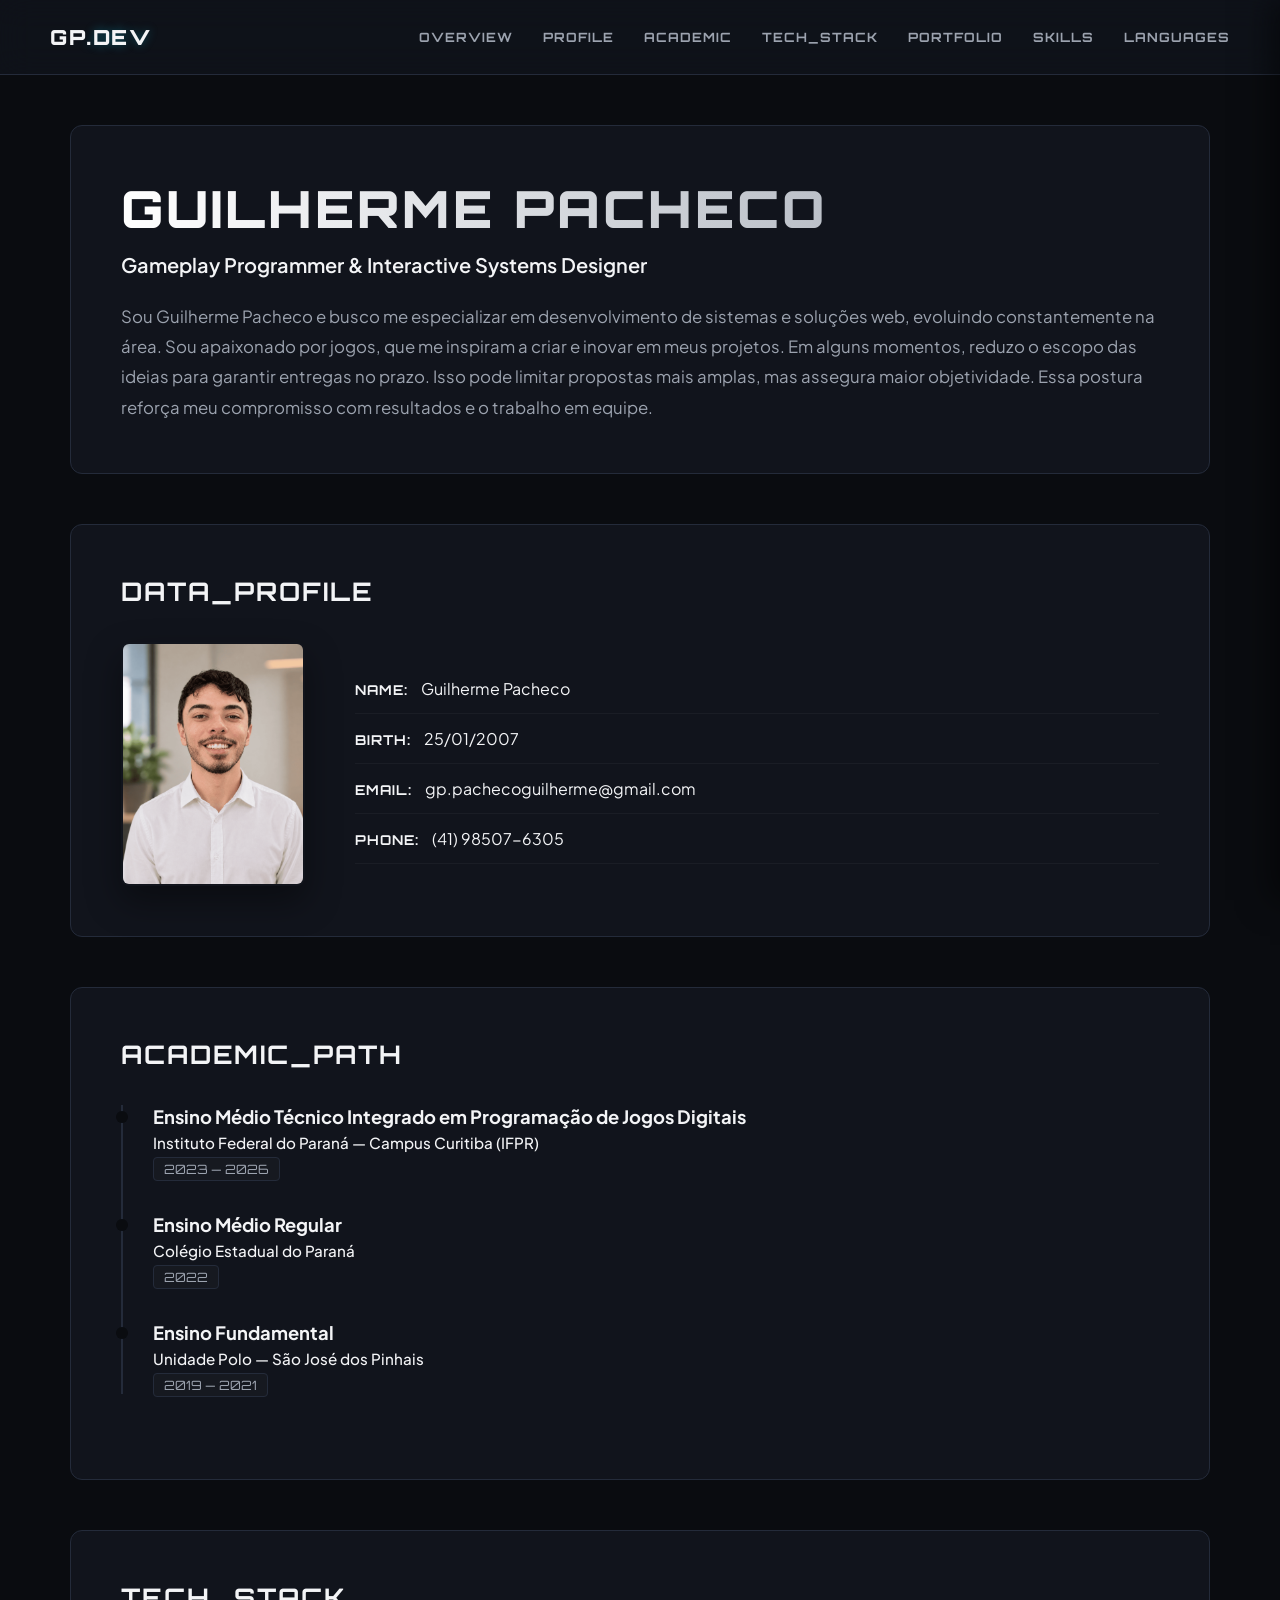
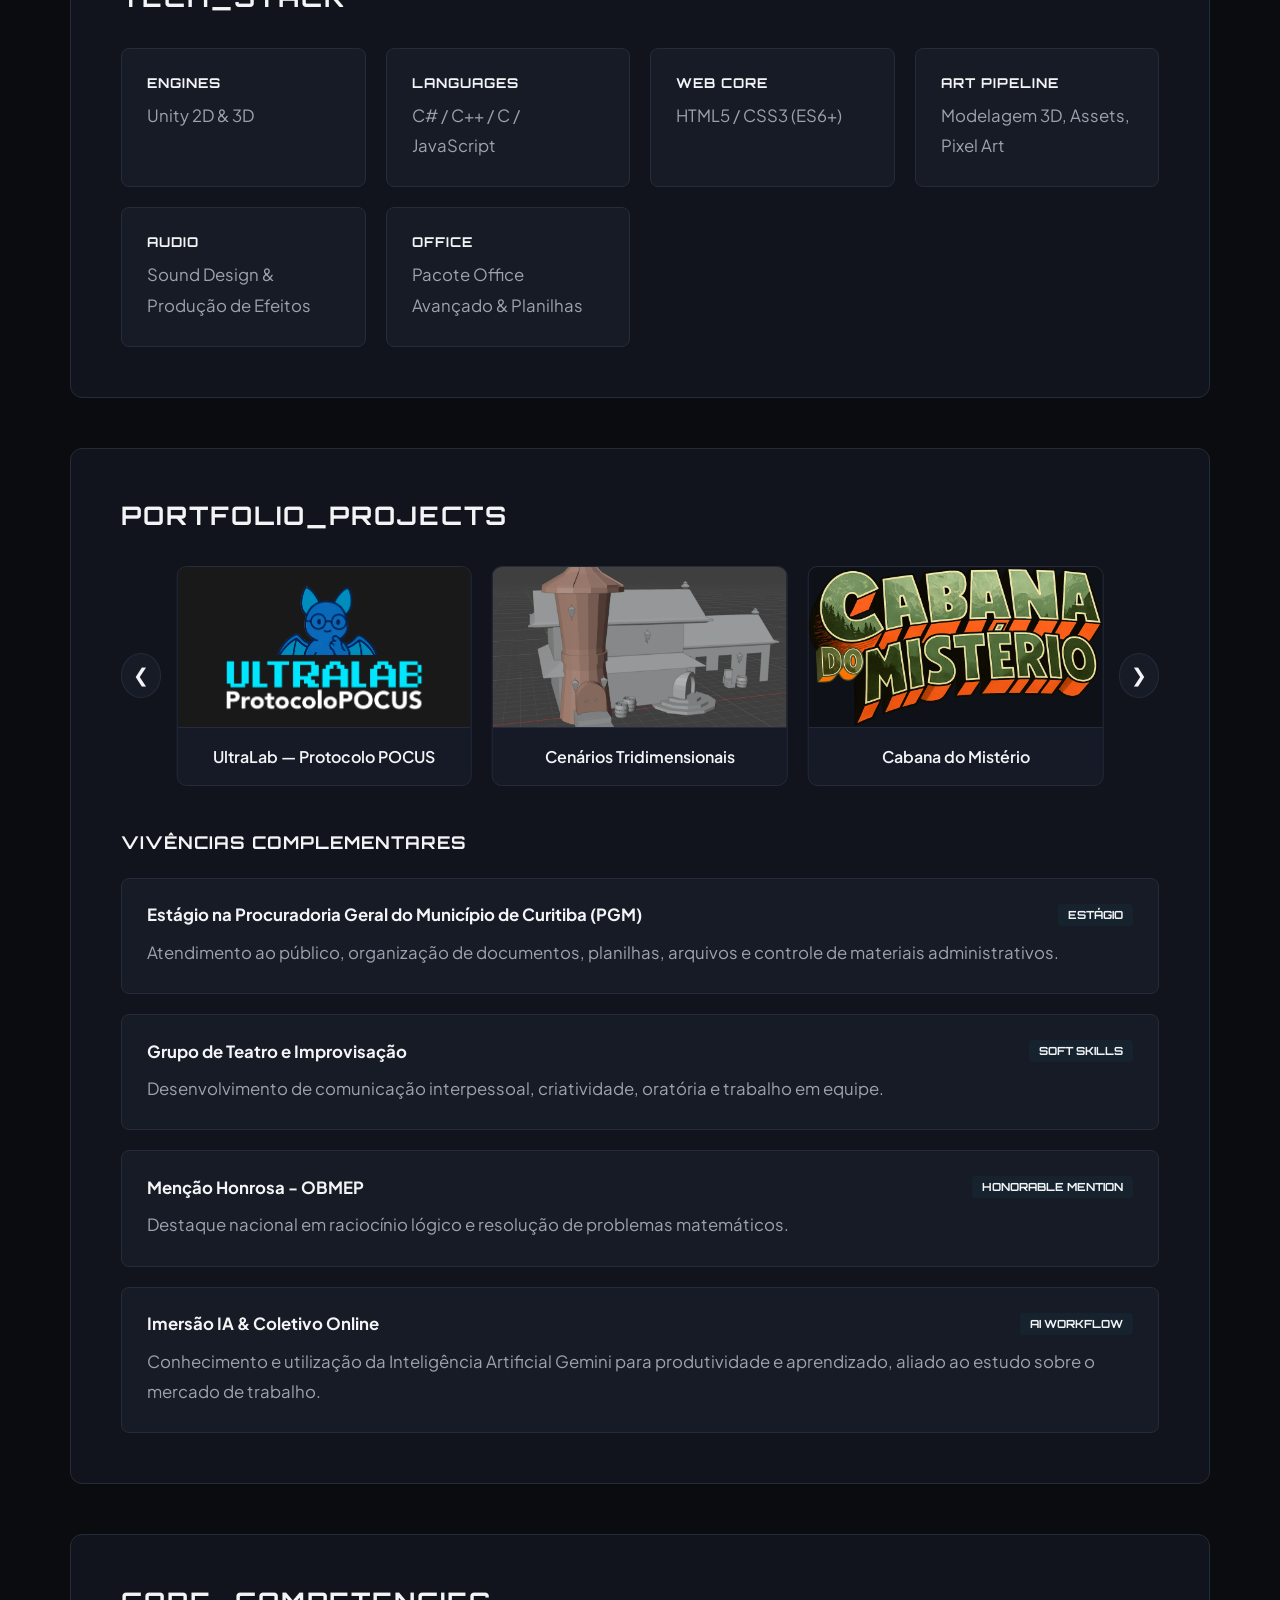
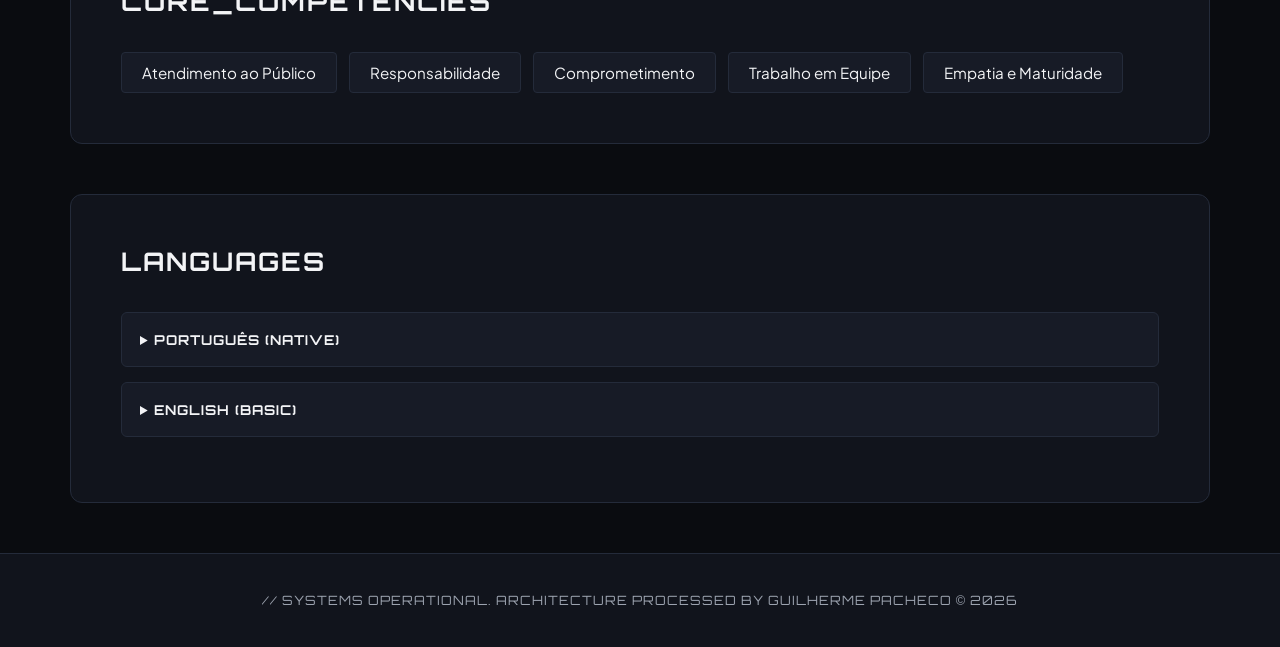
==== index.html @ 151ca784 "AddFiles Curriculo" ====
<!DOCTYPE html>
<html lang="pt-BR">

<head>
    <meta charset="UTF-8">
    <meta name="viewport" content="width=device-width, initial-scale=1.0">
    <link rel="icon"
        href="data:image/svg+xml,<svg xmlns=%22http://www.w3.org/2000/svg%22 viewBox=%220 0 100 100%22><text y=%22.9em%22 font-size=%2290%22>🎮</text></svg>">

    <link rel="preconnect" href="https://fonts.googleapis.com">
    <link rel="preconnect" href="https://fonts.gstatic.com" crossorigin>
    <link
        href="https://fonts.googleapis.com/css2?family=Orbitron:wght@500;700;900&family=Plus+Jakarta+Sans:wght@300;400;500;600;700&display=swap"
        rel="stylesheet">

    <link rel="stylesheet" href="css/style.css">
    <title>Guilherme Pacheco | Game Developer Portfolio</title>
</head>

<body>
    <header>
        <div class="logo-area">GP<span>.DEV</span></div>
        <nav class="nav-links">
            <a href="#home">OVERVIEW</a>
            <a href="#dados">PROFILE</a>
            <a href="#formacao">ACADEMIC</a>
            <a href="#conhecimentos">TECH_STACK</a>
            <a href="#experiencia">PORTFOLIO</a>
            <a href="#habilidades">SKILLS</a>
            <a href="#idiomas">LANGUAGES</a>
        </nav>
    </header>

    <section id="home" class="hero-section">
        <h1 class="gaming-title">GUILHERME PACHECO</h1>
        <h2 class="subtitle">Gameplay Programmer & Interactive Systems Designer</h2>
        <p>
            Sou Guilherme Pacheco e busco me especializar em desenvolvimento de sistemas e soluções web, evoluindo
            constantemente na área. Sou apaixonado por jogos, que me inspiram a criar e inovar em meus projetos. Em
            alguns momentos, reduzo o escopo das ideias para garantir entregas no prazo. Isso pode limitar propostas
            mais amplas, mas assegura maior objetividade. Essa postura reforça meu compromisso com resultados e o
            trabalho em equipe.
        </p>
    </section>

    <section id="dados">
        <h1>DATA_PROFILE</h1>
        <div class="dados-container">
            <div class="foto-wrapper">
                <img src="imagens/foto.png" alt="Guilherme Pacheco" class="foto-perfil">
            </div>
            <ul class="dados-lista">
                <li><strong>NAME:</strong> Guilherme Pacheco</li>
                <li><strong>BIRTH:</strong> 25/01/2007</li>
                <li><strong>EMAIL:</strong> <a
                        href="mailto:gp.pachecoguilherme@gmail.com">gp.pachecoguilherme@gmail.com</a></li>
                <li><strong>PHONE:</strong> (41) 98507-6305</li>
            </ul>
        </div>
    </section>

    <section id="formacao">
        <h1>ACADEMIC_PATH</h1>
        <div class="timeline">
            <div class="timeline-item">
                <h3>Ensino Médio Técnico Integrado em Programação de Jogos Digitais</h3>
                <span class="instituicao">Instituto Federal do Paraná — Campus Curitiba (IFPR)</span>
                <span class="periodo">2023 — 2026</span>
            </div>
            <div class="timeline-item">
                <h3>Ensino Médio Regular</h3>
                <span class="instituicao">Colégio Estadual do Paraná</span>
                <span class="periodo">2022</span>
            </div>
            <div class="timeline-item">
                <h3>Ensino Fundamental</h3>
                <span class="instituicao">Unidade Polo — São José dos Pinhais</span>
                <span class="periodo">2019 — 2021</span>
            </div>
        </div>
    </section>

    <section id="conhecimentos">
        <h1>TECH_STACK</h1>
        <div class="grid-tech">
            <div class="tech-card">
                <h3>ENGINES</h3>
                <p>Unity 2D & 3D</p>
            </div>
            <div class="tech-card">
                <h3>LANGUAGES</h3>
                <p>C# / C++ / C / JavaScript</p>
            </div>
            <div class="tech-card">
                <h3>WEB CORE</h3>
                <p>HTML5 / CSS3 (ES6+)</p>
            </div>
            <div class="tech-card">
                <h3>ART PIPELINE</h3>
                <p>Modelagem 3D, Assets, Pixel Art</p>
            </div>
            <div class="tech-card">
                <h3>AUDIO</h3>
                <p>Sound Design & Produção de Efeitos</p>
            </div>
            <div class="tech-card">
                <h3>OFFICE</h3>
                <p>Pacote Office Avançado & Planilhas</p>
            </div>
        </div>
    </section>

    <section id="experiencia">
        <h1>PORTFOLIO_PROJECTS</h1>

        <div class="carousel-container">
            <button class="carousel-btn prev" onclick="navigateCarousel(-1)">❮</button>

            <div class="carousel-window">
                <div class="carousel-track" id="carouselTrack">

                    <div class="projeto-card" onclick="openModal(this)" data-title="UltraLab — Protocolo POCUS"
                        data-img="imagens/tcc.png"
                        data-desc="Mecânicas avançadas de gamificação aplicadas à área da saúde para simulações imersivas interativas de ultrassonografia médica."
                        data-year="2026" data-subject="Trabalho de Conclusão de Curso (TCC)">
                        <div class="projeto-img-container">
                            <img src="imagens/tcc.png" alt="UltraLab" class="projeto-img">
                        </div>
                        <div class="projeto-info">
                            <h3>UltraLab — Protocolo POCUS</h3>
                        </div>
                    </div>

                    <div class="projeto-card" onclick="openModal(this)" data-title="Cenários Tridimensionais"
                        data-img="imagens/modelagem.png"
                        data-desc="Projeção de assets tridimensionais, blocagem de mapas estruturais (greyboxing), aplicação de texturas e iluminação em motores gráficos."
                        data-year="2024" data-subject="Modelagem e Animação 3D">
                        <div class="projeto-img-container">
                            <img src="imagens/modelagem.png" alt="Modelagem 3D" class="projeto-img">
                        </div>
                        <div class="projeto-info">
                            <h3>Cenários Tridimensionais</h3>
                        </div>
                    </div>

                    <div class="projeto-card" onclick="openModal(this)" data-title="Cabana do Mistério"
                        data-img="imagens/cabana.png"
                        data-desc="Estudo de identidade visual de interfaces para jogos. Criação de vetores gráficos, HUDs analógicas e digitais, focando na usabilidade (UI/UX)."
                        data-year="2024" data-subject="Design de Interfaces e Vetorização">
                        <div class="projeto-img-container">
                            <img src="imagens/cabana.png" alt="Cabana do Mistério" class="projeto-img">
                        </div>
                        <div class="projeto-info">
                            <h3>Cabana do Mistério</h3>
                        </div>
                    </div>

                    <div class="projeto-card" onclick="openModal(this)" data-title="Arte 2D & Pixel Art"
                        data-img="imagens/2d.png"
                        data-desc="Desenvolvimento de spritesheets otimizados para performance, concept arts de personagens e animações clássicas quadro a quadro para jogos retrô."
                        data-year="2023" data-subject="Ilustração Digital e Pixel Art 2D">
                        <div class="projeto-img-container dark-bg">
                            <img src="imagens/2d.png" alt="Pixel Art" class="projeto-img projeto-img-pixel">
                        </div>
                        <div class="projeto-info">
                            <h3>Arte 2D & Pixel Art</h3>
                        </div>
                    </div>

                    <div class="projeto-card" onclick="openModal(this)" data-title="Quarto do Andy — Toy Story VR"
                        data-img="imagens/Vr.png"
                        data-desc="Protótipo imersivo em Realidade Virtual (VR) recriando com alta fidelidade o quarto do Andy de Toy Story. Exploração em 360 graus, interações físicas com objetos e otimização de renderização para dispositivos de mapeamento imersivo."
                        data-year="2024" data-subject="Desenvolvimento de Jogos e Realidade Virtual">
                        <div class="projeto-img-container">
                            <img src="imagens/Vr.png" alt="Quarto do Andy VR" class="projeto-img">
                        </div>
                        <div class="projeto-info">
                            <h3>Quarto do Andy (VR)</h3>
                        </div>
                    </div>

                    <div class="projeto-card" onclick="openModal(this)" data-title="Atari 2600 — Surround"
                        data-img="imagens/surround.png"
                        data-desc="O Surround foi lançado pela Atari em 1977 para o Atari Video Computer System, console que ficou conhecido como Atari 2600. Programado por Alan Miller, o jogo fez parte dos primeiros títulos que ajudaram a levar os videogames para dentro de casa."
                        data-year="2026" data-subject="Desenvolvimento de Jogos Web"
                        data-link="surround.html">

                        <div class="projeto-img-container">
                            <img src="imagens/surround.png" alt="Surround - Atari" class="projeto-img">
                        </div>
                        <div class="projeto-info">
                            <h3>Atari 2600 - Surround</h3>
                        </div>
                    </div>

                </div>
            </div>

            <button class="carousel-btn next" onclick="navigateCarousel(1)">❯</button>
        </div>

        <h2 class="sub-secao-titulo">VIVÊNCIAS COMPLEMENTARES</h2>
        <div class="experiencias-lista">
            <div class="exp-item">
                <div class="exp-header">
                    <strong>Estágio na Procuradoria Geral do Município de Curitiba (PGM)</strong>
                    <span class="badge-exp">ESTÁGIO</span>
                </div>
                <p>Atendimento ao público, organização de documentos, planilhas, arquivos e controle de materiais
                    administrativos.</p>
            </div>
            <div class="exp-item">
                <div class="exp-header">
                    <strong>Grupo de Teatro e Improvisação</strong>
                    <span class="badge-exp">SOFT SKILLS</span>
                </div>
                <p>Desenvolvimento de comunicação interpessoal, criatividade, oratória e trabalho em equipe.</p>
            </div>
            <div class="exp-item">
                <div class="exp-header">
                    <strong>Menção Honrosa - OBMEP</strong>
                    <span class="badge-exp">HONORABLE MENTION</span>
                </div>
                <p>Destaque nacional em raciocínio lógico e resolução de problemas matemáticos.</p>
            </div>
            <div class="exp-item">
                <div class="exp-header">
                    <strong>Imersão IA & Coletivo Online</strong>
                    <span class="badge-exp">AI WORKFLOW</span>
                </div>
                <p>Conhecimento e utilização da Inteligência Artificial Gemini para produtividade e aprendizado, aliado
                    ao estudo sobre o mercado de trabalho.</p>
            </div>
        </div>
    </section>

    <section id="habilidades">
        <h1>CORE_COMPETENCIES</h1>
        <div class="skills-flex">
            <span class="skill-pill">Atendimento ao Público</span>
            <span class="skill-pill">Responsabilidade</span>
            <span class="skill-pill">Comprometimento</span>
            <span class="skill-pill">Trabalho em Equipe</span>
            <span class="skill-pill">Empatia e Maturidade</span>
        </div>
    </section>

    <section id="idiomas">
        <h1>LANGUAGES</h1>
        <details>
            <summary>PORTUGUÊS (NATIVE)</summary>
            <p>Proficiência nativa completa.</p>
        </details>
        <details>
            <summary>ENGLISH (BASIC)</summary>
            <p>Nível básico voltado para compreensão de termos técnicos e documentações de código.</p>
        </details>
    </section>

    <div id="projectModal" class="modal-overlay" onclick="handleOverlayClick(event)">
        <div class="modal-content">
            <button class="modal-close-btn" onclick="closeModal()">✖</button>
            <div class="modal-body">
                <div class="modal-img-area" id="modalImgArea">
                </div>
                <div class="modal-info-area">
                    <h2 id="modalTitle">Título</h2>
                    <div class="modal-metadata">
                        <p><strong>Ano de Execução:</strong> <span id="modalYear">0000</span></p>
                        <p><strong>Disciplina / Contexto:</strong> <span id="modalSubject">Matéria</span></p>
                    </div>
                    <div class="modal-divider"></div>
                    <p id="modalDescription">Descrição...</p>
                    <a id="modalLink" class="modal-project-link" href="#" target="_blank" rel="noopener noreferrer" hidden>▶ JOGUE AGORA!</a>
                </div>
            </div>
        </div>
    </div>

    <footer>
        <p>// SYSTEMS OPERATIONAL. ARCHITECTURE PROCESSED BY GUILHERME PACHECO © 2026</p>
    </footer>

    <script src="script/script.js"></script>
</body>

</html>
---- css/style.css ----
:root {
    --bg-dark: #0a0c10;
    --bg-surface: #11141c;
    --bg-card: #171b26; 
    --text-main: #f3f4f6;
    --text-muted: #9ca3af;
    --border-color: #242b3a;
    --transition-smooth: all 0.4s cubic-bezier(0.16, 1, 0.3, 1);
}

* {
    margin: 0;
    padding: 0;
    box-sizing: border-box;
}

body {
    font-family: 'Plus Jakarta Sans', sans-serif;
    background-color: var(--bg-dark);
    color: var(--text-main);
    scroll-behavior: smooth;
    overflow-x: hidden;
}


header {
    background-color: rgba(17, 20, 28, 0.75);
    backdrop-filter: blur(16px);
    -webkit-backdrop-filter: blur(16px);
    padding: 0 50px;
    height: 75px;
    position: sticky;
    z-index: 1000;
    top: 0;
    border-bottom: 1px solid var(--border-color);
    display: flex;
    align-items: center;
    justify-content: space-between;
}

.logo-area {
    font-family: 'Orbitron', sans-serif;
    font-weight: 900;
    font-size: 1.3rem;
    letter-spacing: 1.5px;
    color: var(--text-main);
}

.logo-area span {
    color: var(--accent-cyan);
    text-shadow: 0 0 10px rgba(6, 182, 212, 0.4);
}

.nav-links {
    display: flex;
    gap: 30px;
}

.nav-links a {
    color: var(--text-muted);
    text-decoration: none;
    font-family: 'Orbitron', sans-serif;
    font-size: 0.8rem;
    font-weight: 700;
    letter-spacing: 1px;
    padding: 8px 0;
    position: relative;
    transition: var(--transition-smooth);
}

.nav-links a:hover {
    color: var(--text-main);
    text-shadow: 0 0 8px rgba(255, 255, 255, 0.5);
}

.nav-links a::after {
    content: '';
    position: absolute;
    bottom: 0;
    left: 0;
    width: 0;
    height: 2px;
    background: linear-gradient(90deg, var(--primary-neon), var(--accent-cyan));
    transition: var(--transition-smooth);
}

.nav-links a:hover::after {
    width: 100%;
}

/* --- Estrutura de Seções --- */
section {
    width: 90%;
    max-width: 1140px;
    margin: 50px auto;
    padding: 50px;
    background-color: var(--bg-surface);
    border-radius: 12px;
    border: 1px solid var(--border-color);
    position: relative;
    scroll-margin-top: 110px;
}

section::before {
    content: '';
    position: absolute;
    top: 0;
    left: 40px;
    width: 80px;
    height: 4px;
    background: linear-gradient(90deg, var(--primary-neon), var(--accent-cyan));
    border-radius: 0 0 4px 4px;
}

h1 {
    font-family: 'Orbitron', sans-serif;
    color: var(--text-main);
    font-size: 1.6rem;
    letter-spacing: 2px;
    margin-bottom: 35px;
    font-weight: 700;
}

.gaming-title {
    font-family: 'Orbitron', sans-serif;
    font-size: 3.2rem;
    font-weight: 900;
    background: linear-gradient(90deg, #fff, #9ca3af);
    -webkit-background-clip: text;
    -webkit-text-fill-color: transparent;
    letter-spacing: 3px;
    margin-bottom: 12px;
}

.subtitle {
    font-family: 'Plus Jakarta Sans', sans-serif;
    color: var(--accent-cyan);
    font-size: 1.25rem;
    font-weight: 600;
    margin-bottom: 25px;
}

p {
    font-size: 1.05rem;
    line-height: 1.8;
    color: var(--text-muted);
}

/* --- Foto de Perfil --- */
.dados-container {
    display: flex;
    align-items: center;
    gap: 50px;
    flex-wrap: wrap;
}

.foto-wrapper {
    position: relative;
    border-radius: 8px;
    padding: 2px;
    overflow: hidden;
    box-shadow: 0 15px 35px rgba(0, 0, 0, 0.4);
}

.foto-perfil {
    width: 180px;
    height: 240px;
    border-radius: 6px;
    object-fit: cover;
    display: block;
    transition: var(--transition-smooth);
}

.foto-wrapper:hover .foto-perfil {
    mix-blend-mode: normal;
    transform: scale(1.04);
}

.dados-lista {
    list-style: none;
    flex: 1;
    min-width: 280px;
}

.dados-lista li {
    padding: 14px 0;
    border-bottom: 1px solid rgba(255, 255, 255, 0.04);
}

.dados-lista strong {
    color: var(--accent-cyan);
    font-family: 'Orbitron', sans-serif;
    font-size: 0.85rem;
    margin-right: 10px;
    letter-spacing: 1px;
}

.dados-lista a {
    color: var(--text-main);
    text-decoration: none;
    border-bottom: 1px dashed var(--primary-neon);
}

/* --- Timeline --- */
.timeline {
    position: relative;
    border-left: 2px solid var(--border-color);
    padding-left: 30px;
}

.timeline-item {
    margin-bottom: 35px;
    position: relative;
}

.timeline-item::before {
    content: '';
    position: absolute;
    left: -37px;
    top: 6px;
    width: 12px;
    height: 12px;
    border-radius: 50%;
    background-color: var(--bg-dark);
    border: 2px solid var(--accent-cyan);
}

.timeline-item h3 {
    font-size: 1.15rem;
    color: var(--text-main);
}

.timeline-item .instituicao {
    display: block;
    color: var(--primary-neon);
    font-size: 0.95rem;
    font-weight: 500;
    margin: 5px 0;
}

.timeline-item .periodo {
    font-family: 'Orbitron', sans-serif;
    font-size: 0.8rem;
    color: var(--text-muted);
    background-color: rgba(255,255,255,0.02);
    padding: 3px 10px;
    border: 1px solid var(--border-color);
    border-radius: 4px;
}

/* --- Tech Cards --- */
.grid-tech {
    display: grid;
    grid-template-columns: repeat(auto-fit, minmax(220px, 1fr));
    gap: 20px;
}

.tech-card {
    background-color: var(--bg-card);
    border: 1px solid var(--border-color);
    padding: 25px;
    border-radius: 8px;
    transition: var(--transition-smooth);
}

.tech-card:hover {
    border-color: var(--accent-cyan);
    transform: translateY(-3px);
}

.tech-card h3 {
    font-family: 'Orbitron', sans-serif;
    font-size: 0.85rem;
    letter-spacing: 1px;
    color: var(--accent-cyan);
    margin-bottom: 10px;
}

/* carrosel*/
.carousel-container {
    display: flex;
    align-items: center;
    position: relative;
    gap: 15px;
    margin-bottom: 40px;
}

.carousel-window {
    overflow: hidden;
    width: 100%;
}

.carousel-track {
    display: flex;
    gap: 20px;
    width: 100%;
}

.projeto-card {
    min-width: calc((100% - 40px) / 3); 
    max-width: calc((100% - 40px) / 3);
    background-color: var(--bg-card);
    border: 1px solid var(--border-color);
    border-radius: 10px;
    overflow: hidden;
    display: flex;
    flex-direction: column;
    cursor: pointer;
    transition: border-color 0.3s ease, transform 0.3s ease;
}

.projeto-card:hover {
    border-color: var(--accent-cyan);
    transform: scale(1.02);
}

.projeto-img-container {
    height: 160px;
    background-color: #0e1117;
    position: relative;
    display: flex;
    align-items: center;
    justify-content: center;
    overflow: hidden;
}

.dark-bg { background-color: #07090d; }

.projeto-img {
    width: 100%;
    height: 100%;
    object-fit: cover;
    transition: transform 0.4s ease;
}

.projeto-card:hover .projeto-img {
    transform: scale(1.06);
}

.projeto-img-pixel {
    object-fit: contain;
    padding: 14px;
    image-rendering: pixelated;
}

.projeto-info {
    padding: 18px;
    text-align: center;
    background-color: rgba(23, 27, 38, 0.5);
    border-top: 1px solid var(--border-color);
}

.projeto-info h3 {
    font-size: 1rem;
    font-weight: 600;
    color: var(--text-main);
    white-space: nowrap;
    overflow: hidden;
    text-overflow: ellipsis;
}

.carousel-btn {
    background-color: var(--bg-card);
    border: 1px solid var(--border-color);
    color: var(--text-main);
    font-size: 1.2rem;
    width: 45px;
    height: 45px;
    border-radius: 50%;
    cursor: pointer;
    display: flex;
    align-items: center;
    justify-content: center;
    transition: var(--transition-smooth);
    z-index: 10;
}

.carousel-btn:hover {
    border-color: var(--primary-neon);
    color: var(--primary-neon);
    box-shadow: 0 0 15px rgba(168, 85, 247, 0.2);
}


.modal-overlay {
    position: fixed;
    top: 0;
    left: 0;
    width: 100%;
    height: 100%;
    background-color: transparent; 
    backdrop-filter: none;         
    -webkit-backdrop-filter: none; 
    z-index: 2000;
    display: flex;
    justify-content: flex-end; 
    pointer-events: none;     
    transition: opacity 0.4s ease;
}

.modal-overlay.active {
    pointer-events: auto; 
}

.modal-content {
    background-color: var(--bg-surface);
    border-left: 1px solid var(--border-color);
    width: 100%;
    max-width: 460px; 
    height: 100%;
    position: relative;
    box-shadow: -10px 0 30px rgba(0, 0, 0, 0.5);
    transform: translateX(100%); 
    transition: transform 0.4s cubic-bezier(0.16, 1, 0.3, 1);
    display: flex;
    flex-direction: column;
    pointer-events: all; 
}

.modal-overlay.active .modal-content {
    transform: translateX(0);
}

.modal-close-btn {
    position: absolute;
    top: 20px;
    right: 20px;
    background: rgba(255, 255, 255, 0.03);
    border: 1px solid var(--border-color);
    color: var(--text-muted);
    font-size: 1rem;
    width: 36px;
    height: 36px;
    border-radius: 50%;
    cursor: pointer;
    display: flex;
    align-items: center;
    justify-content: center;
    z-index: 10;
    transition: var(--transition-smooth);
}

.modal-close-btn:hover {
    color: var(--text-main);
    border-color: var(--primary-neon);
    background-color: rgba(168, 85, 247, 0.1);
}

.modal-body {
    display: flex;
    flex-direction: column;
    height: 100%;
    overflow-y: auto; 
}

.modal-img-area {
    width: 100%;
    height: 260px;
    background-color: #0d1017;
    display: flex;
    align-items: center;
    justify-content: center;
    overflow: hidden;
    border-bottom: 1px solid var(--border-color);
    flex-shrink: 0;
}

.modal-img-area img {
    width: 100%;
    height: 100%;
    object-fit: contain; /* Mantém a imagem inteira sem cortes */
    background-color: #07090d;
}

.modal-img-area img.pixelated {
    padding: 20px;
    image-rendering: pixelated;
}

.modal-info-area {
    padding: 30px;
    display: flex;
    flex-direction: column;
    flex-grow: 1;
}

.modal-info-area h2 {
    font-family: 'Orbitron', sans-serif;
    color: var(--text-main);
    font-size: 1.3rem;
    letter-spacing: 1px;
    margin-bottom: 20px;
    padding-right: 30px;
}

.modal-metadata {
    margin-bottom: 20px;
}

.modal-metadata p {
    font-size: 0.9rem;
    line-height: 1.6;
    margin-bottom: 8px;
    color: var(--text-main);
}

.modal-metadata strong {
    color: var(--accent-cyan);
    font-family: 'Orbitron', sans-serif;
    font-size: 0.75rem;
    letter-spacing: 0.5px;
}

.modal-divider {
    width: 100%;
    height: 1px;
    background-color: var(--border-color);
    margin-bottom: 20px;
}

#modalDescription {
    font-size: 0.95rem;
    line-height: 1.7;
    color: var(--text-muted);
}


.sub-secao-titulo { font-family: 'Orbitron', sans-serif; font-size: 1.1rem; letter-spacing: 1px; margin-top: 45px; margin-bottom: 25px; color: var(--text-main); }
.experiencias-lista { display: flex; flex-direction: column; gap: 20px; }
.exp-item { background-color: var(--bg-card); border: 1px solid var(--border-color); padding: 25px; border-radius: 8px; }
.exp-header { display: flex; justify-content: space-between; align-items: center; margin-bottom: 12px; flex-wrap: wrap; gap: 10px; }
.exp-header strong { font-size: 1.05rem; color: var(--text-main); }
.badge-exp { font-family: 'Orbitron', sans-serif; font-size: 0.7rem; padding: 4px 10px; background-color: rgba(6, 182, 212, 0.05); border: 1px solid var(--accent-cyan); color: var(--accent-cyan); border-radius: 4px; font-weight: 700; }
.skills-flex { display: flex; flex-wrap: wrap; gap: 12px; }
.skill-pill { background-color: var(--bg-card); border: 1px solid var(--border-color); padding: 10px 20px; border-radius: 4px; font-size: 0.95rem; }
details { margin-bottom: 15px; background-color: var(--bg-card); border: 1px solid var(--border-color); border-radius: 6px; }
summary { padding: 18px; cursor: pointer; font-family: 'Orbitron', sans-serif; font-size: 0.85rem; font-weight: 700; letter-spacing: 1px; color: var(--accent-cyan); outline: none; }
details p { padding: 0 18px 18px 18px; font-size: 0.95rem; }
footer { background-color: var(--bg-surface); border-top: 1px solid var(--border-color); padding: 35px; text-align: center; }
footer p { font-family: 'Orbitron', sans-serif; font-size: 0.8rem; letter-spacing: 1px; color: var(--text-muted); }
::-webkit-scrollbar { width: 8px; }
::-webkit-scrollbar-thumb { background-color: var(--border-color); border-radius: 4px; }
::-webkit-scrollbar-thumb:hover { background-color: var(--primary-neon); }

@media (max-width: 968px) {
    header { padding: 0 25px; }
    .nav-links { gap: 15px; }
    .nav-links a { font-size: 0.75rem; }
    .projeto-card { min-width: calc((100% - 20px) / 2); max-width: calc((100% - 20px) / 2); }
}

@media (max-width: 768px) {
    header { height: auto; padding: 15px; flex-direction: column; gap: 15px; }
    .nav-links { flex-wrap: wrap; justify-content: center; gap: 15px; }
    section { width: 95%; padding: 30px 20px; }
    .projeto-card { min-width: 100%; max-width: 100%; }
    .dados-container { flex-direction: column; text-align: center; }
    .gaming-title { font-size: 2.2rem; }
}

.modal-project-link {
    display: inline-flex;
    align-items: center;
    justify-content: center;
    align-self: flex-start;
    margin-top: 28px;
    padding: 13px 20px;
    border: 1px solid var(--accent-cyan);
    border-radius: 6px;
    background: rgba(66, 117, 126, 0.699);
    color: var(--accent-cyan);
    font-family: 'Orbitron', sans-serif;
    font-size: 0.85rem;
    font-weight: 700;
    letter-spacing: 0.7px;
    text-decoration: none;
    transition: var(--transition-smooth);
}

.modal-project-link:hover,
.modal-project-link:focus-visible {
    color: #feffff;
    background: var(--accent-cyan);
    box-shadow: 0 0 18px rgba(6, 181, 212, 0.459);
    outline: none;
}

.modal-project-link[hidden] {
    display: none;
}
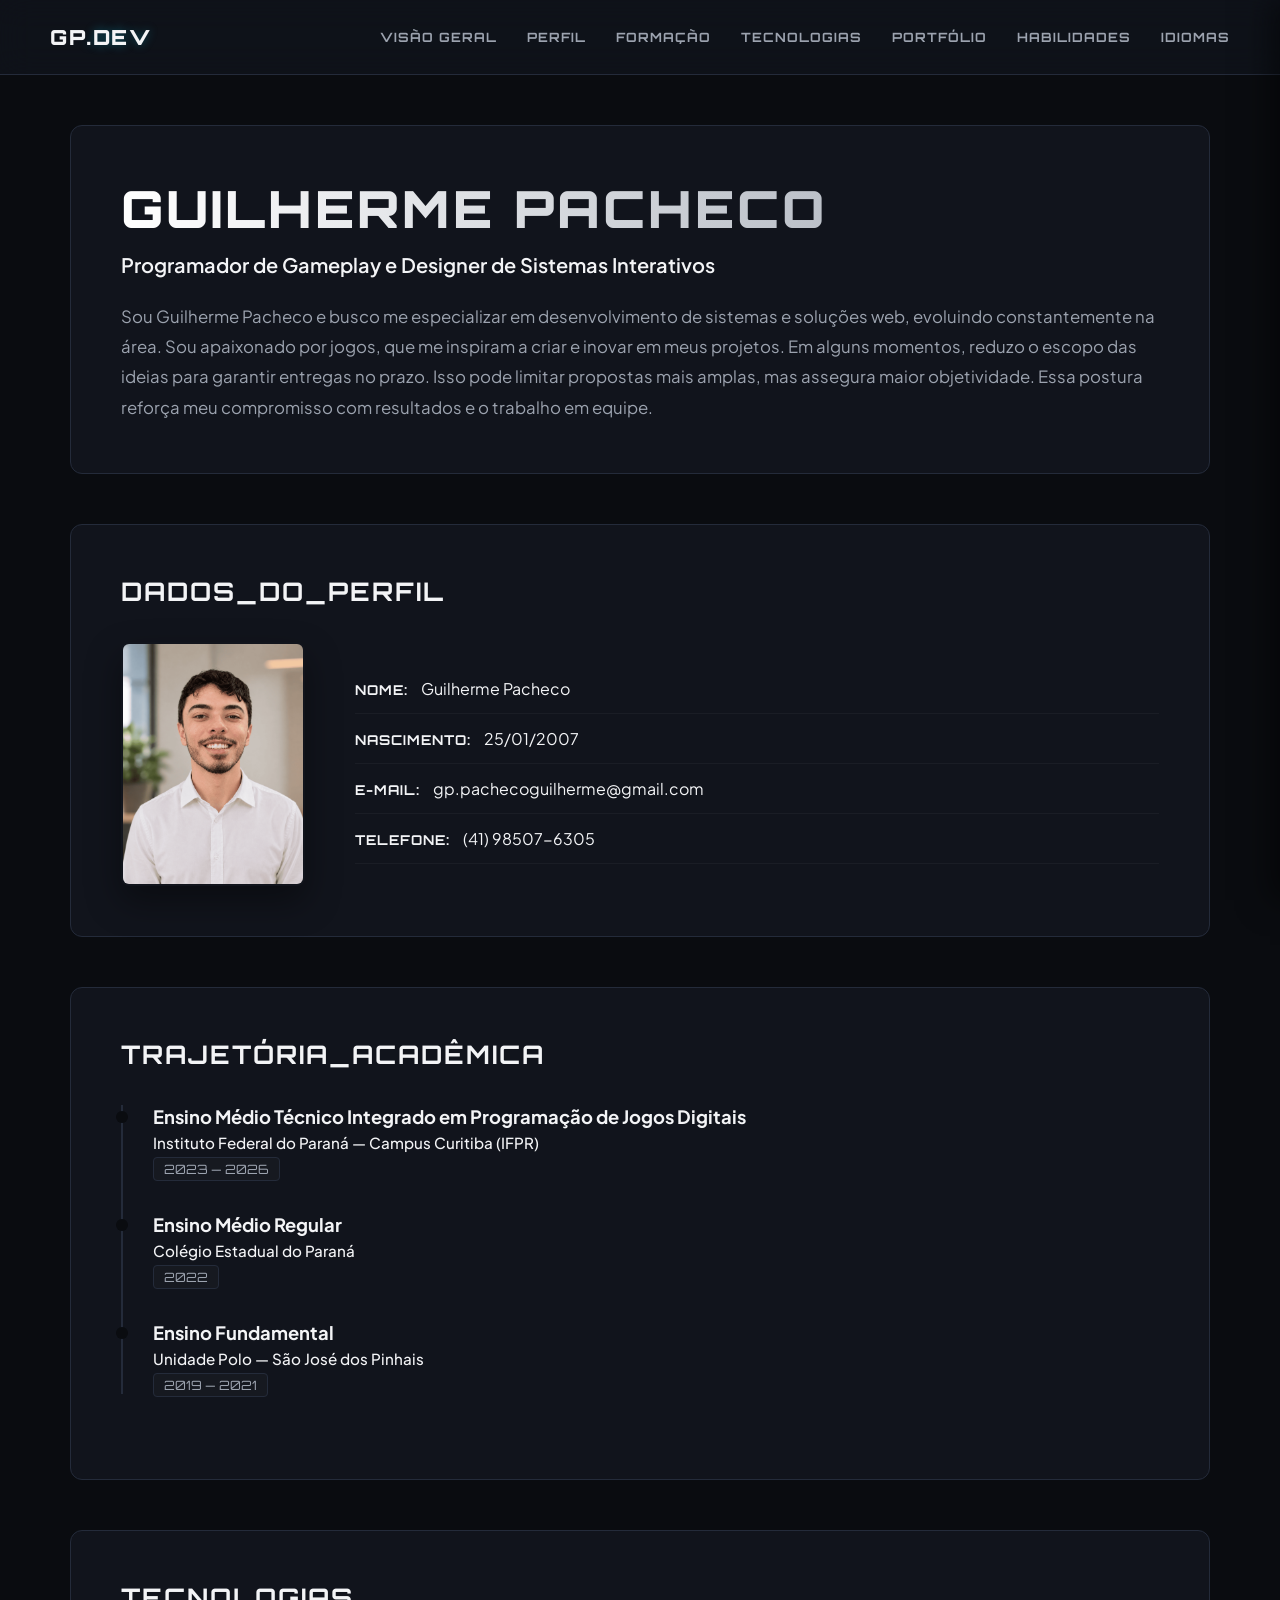
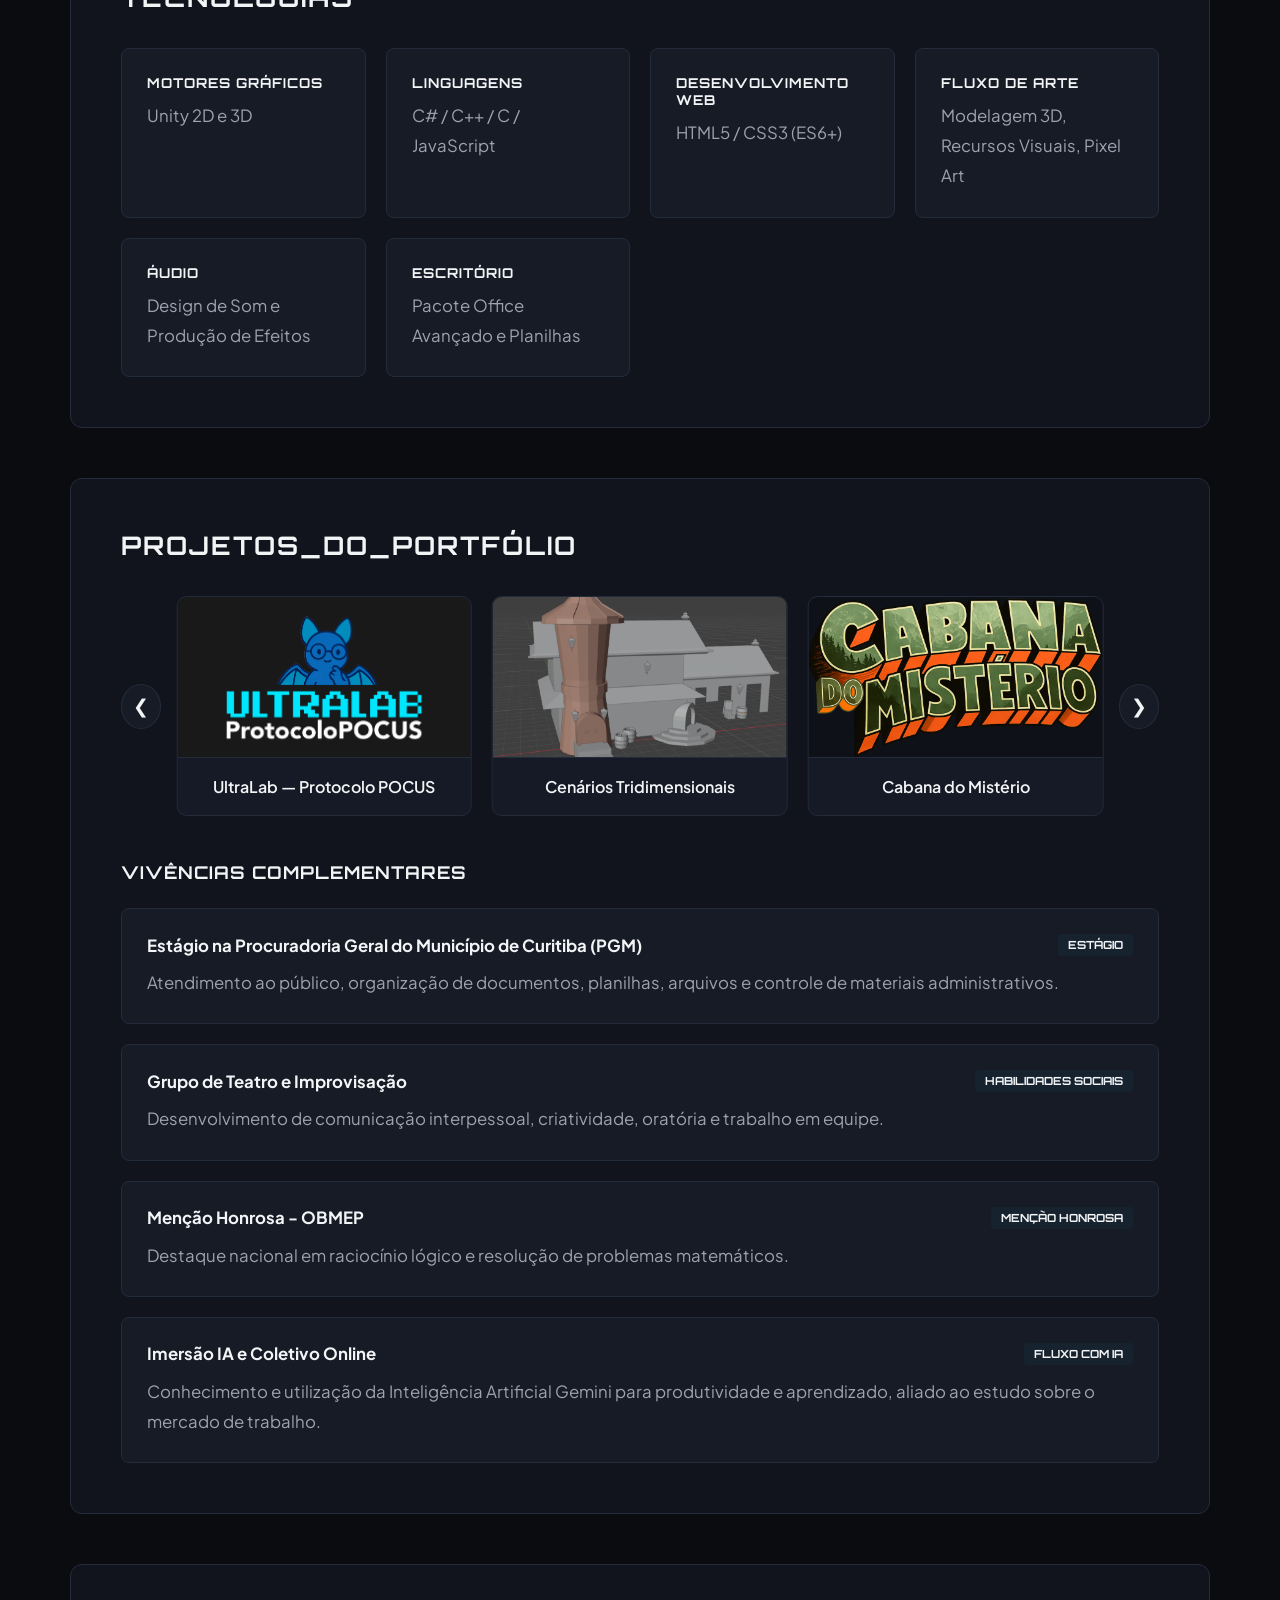
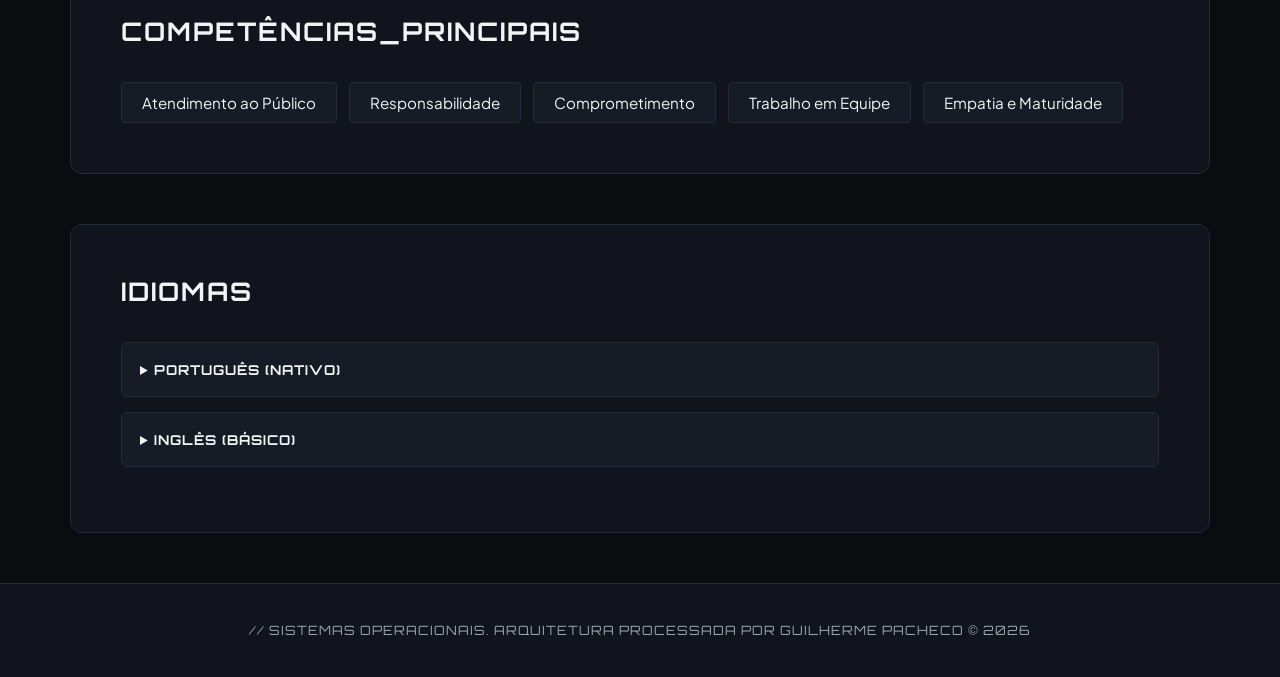
==== commit 14bb86b3: "Update HTML" ====
--- a/index.html
+++ b/index.html
@@ -14,26 +14,26 @@
         rel="stylesheet">
 
     <link rel="stylesheet" href="css/style.css">
-    <title>Guilherme Pacheco | Game Developer Portfolio</title>
+    <title>Guilherme Pacheco | Portfólio de Desenvolvedor de Jogos</title>
 </head>
 
 <body>
     <header>
         <div class="logo-area">GP<span>.DEV</span></div>
         <nav class="nav-links">
-            <a href="#home">OVERVIEW</a>
-            <a href="#dados">PROFILE</a>
-            <a href="#formacao">ACADEMIC</a>
-            <a href="#conhecimentos">TECH_STACK</a>
-            <a href="#experiencia">PORTFOLIO</a>
-            <a href="#habilidades">SKILLS</a>
-            <a href="#idiomas">LANGUAGES</a>
+            <a href="#home">VISÃO GERAL</a>
+            <a href="#dados">PERFIL</a>
+            <a href="#formacao">FORMAÇÃO</a>
+            <a href="#conhecimentos">TECNOLOGIAS</a>
+            <a href="#experiencia">PORTFÓLIO</a>
+            <a href="#habilidades">HABILIDADES</a>
+            <a href="#idiomas">IDIOMAS</a>
         </nav>
     </header>
 
     <section id="home" class="hero-section">
         <h1 class="gaming-title">GUILHERME PACHECO</h1>
-        <h2 class="subtitle">Gameplay Programmer & Interactive Systems Designer</h2>
+        <h2 class="subtitle">Programador de Gameplay e Designer de Sistemas Interativos</h2>
         <p>
             Sou Guilherme Pacheco e busco me especializar em desenvolvimento de sistemas e soluções web, evoluindo
             constantemente na área. Sou apaixonado por jogos, que me inspiram a criar e inovar em meus projetos. Em
@@ -44,23 +44,23 @@
     </section>
 
     <section id="dados">
-        <h1>DATA_PROFILE</h1>
+        <h1>DADOS_DO_PERFIL</h1>
         <div class="dados-container">
             <div class="foto-wrapper">
                 <img src="imagens/foto.png" alt="Guilherme Pacheco" class="foto-perfil">
             </div>
             <ul class="dados-lista">
-                <li><strong>NAME:</strong> Guilherme Pacheco</li>
-                <li><strong>BIRTH:</strong> 25/01/2007</li>
-                <li><strong>EMAIL:</strong> <a
+                <li><strong>NOME:</strong> Guilherme Pacheco</li>
+                <li><strong>NASCIMENTO:</strong> 25/01/2007</li>
+                <li><strong>E-MAIL:</strong> <a
                         href="mailto:gp.pachecoguilherme@gmail.com">gp.pachecoguilherme@gmail.com</a></li>
-                <li><strong>PHONE:</strong> (41) 98507-6305</li>
+                <li><strong>TELEFONE:</strong> (41) 98507-6305</li>
             </ul>
         </div>
     </section>
 
     <section id="formacao">
-        <h1>ACADEMIC_PATH</h1>
+        <h1>TRAJETÓRIA_ACADÊMICA</h1>
         <div class="timeline">
             <div class="timeline-item">
                 <h3>Ensino Médio Técnico Integrado em Programação de Jogos Digitais</h3>
@@ -81,37 +81,37 @@
     </section>
 
     <section id="conhecimentos">
-        <h1>TECH_STACK</h1>
+        <h1>TECNOLOGIAS</h1>
         <div class="grid-tech">
             <div class="tech-card">
-                <h3>ENGINES</h3>
-                <p>Unity 2D & 3D</p>
-            </div>
-            <div class="tech-card">
-                <h3>LANGUAGES</h3>
+                <h3>MOTORES GRÁFICOS</h3>
+                <p>Unity 2D e 3D</p>
+            </div>
+            <div class="tech-card">
+                <h3>LINGUAGENS</h3>
                 <p>C# / C++ / C / JavaScript</p>
             </div>
             <div class="tech-card">
-                <h3>WEB CORE</h3>
+                <h3>DESENVOLVIMENTO WEB</h3>
                 <p>HTML5 / CSS3 (ES6+)</p>
             </div>
             <div class="tech-card">
-                <h3>ART PIPELINE</h3>
-                <p>Modelagem 3D, Assets, Pixel Art</p>
-            </div>
-            <div class="tech-card">
-                <h3>AUDIO</h3>
-                <p>Sound Design & Produção de Efeitos</p>
-            </div>
-            <div class="tech-card">
-                <h3>OFFICE</h3>
-                <p>Pacote Office Avançado & Planilhas</p>
+                <h3>FLUXO DE ARTE</h3>
+                <p>Modelagem 3D, Recursos Visuais, Pixel Art</p>
+            </div>
+            <div class="tech-card">
+                <h3>ÁUDIO</h3>
+                <p>Design de Som e Produção de Efeitos</p>
+            </div>
+            <div class="tech-card">
+                <h3>ESCRITÓRIO</h3>
+                <p>Pacote Office Avançado e Planilhas</p>
             </div>
         </div>
     </section>
 
     <section id="experiencia">
-        <h1>PORTFOLIO_PROJECTS</h1>
+        <h1>PROJETOS_DO_PORTFÓLIO</h1>
 
         <div class="carousel-container">
             <button class="carousel-btn prev" onclick="navigateCarousel(-1)">❮</button>
@@ -133,7 +133,7 @@
 
                     <div class="projeto-card" onclick="openModal(this)" data-title="Cenários Tridimensionais"
                         data-img="imagens/modelagem.png"
-                        data-desc="Projeção de assets tridimensionais, blocagem de mapas estruturais (greyboxing), aplicação de texturas e iluminação em motores gráficos."
+                        data-desc="Projeção de recursos tridimensionais, blocagem de mapas estruturais, aplicação de texturas e iluminação em motores gráficos."
                         data-year="2024" data-subject="Modelagem e Animação 3D">
                         <div class="projeto-img-container">
                             <img src="imagens/modelagem.png" alt="Modelagem 3D" class="projeto-img">
@@ -145,7 +145,7 @@
 
                     <div class="projeto-card" onclick="openModal(this)" data-title="Cabana do Mistério"
                         data-img="imagens/cabana.png"
-                        data-desc="Estudo de identidade visual de interfaces para jogos. Criação de vetores gráficos, HUDs analógicas e digitais, focando na usabilidade (UI/UX)."
+                        data-desc="Estudo de identidade visual de interfaces para jogos. Criação de vetores gráficos, interfaces analógicas e digitais, focando na usabilidade (UI/UX)."
                         data-year="2024" data-subject="Design de Interfaces e Vetorização">
                         <div class="projeto-img-container">
                             <img src="imagens/cabana.png" alt="Cabana do Mistério" class="projeto-img">
@@ -155,27 +155,27 @@
                         </div>
                     </div>
 
-                    <div class="projeto-card" onclick="openModal(this)" data-title="Arte 2D & Pixel Art"
+                    <div class="projeto-card" onclick="openModal(this)" data-title="Arte 2D e Pixel Art"
                         data-img="imagens/2d.png"
-                        data-desc="Desenvolvimento de spritesheets otimizados para performance, concept arts de personagens e animações clássicas quadro a quadro para jogos retrô."
+                        data-desc="Desenvolvimento de folhas de sprites otimizadas para desempenho, artes conceituais de personagens e animações clássicas quadro a quadro para jogos retrô."
                         data-year="2023" data-subject="Ilustração Digital e Pixel Art 2D">
                         <div class="projeto-img-container dark-bg">
                             <img src="imagens/2d.png" alt="Pixel Art" class="projeto-img projeto-img-pixel">
                         </div>
                         <div class="projeto-info">
-                            <h3>Arte 2D & Pixel Art</h3>
-                        </div>
-                    </div>
-
-                    <div class="projeto-card" onclick="openModal(this)" data-title="Quarto do Andy — Toy Story VR"
+                            <h3>Arte 2D e Pixel Art</h3>
+                        </div>
+                    </div>
+
+                    <div class="projeto-card" onclick="openModal(this)" data-title="Quarto do Andy — Toy Story RV"
                         data-img="imagens/Vr.png"
-                        data-desc="Protótipo imersivo em Realidade Virtual (VR) recriando com alta fidelidade o quarto do Andy de Toy Story. Exploração em 360 graus, interações físicas com objetos e otimização de renderização para dispositivos de mapeamento imersivo."
+                        data-desc="Protótipo imersivo em Realidade Virtual (RV) recriando com alta fidelidade o quarto do Andy de Toy Story. Exploração em 360 graus, interações físicas com objetos e otimização de renderização para dispositivos de mapeamento imersivo."
                         data-year="2024" data-subject="Desenvolvimento de Jogos e Realidade Virtual">
                         <div class="projeto-img-container">
-                            <img src="imagens/Vr.png" alt="Quarto do Andy VR" class="projeto-img">
-                        </div>
-                        <div class="projeto-info">
-                            <h3>Quarto do Andy (VR)</h3>
+                            <img src="imagens/Vr.png" alt="Quarto do Andy RV" class="projeto-img">
+                        </div>
+                        <div class="projeto-info">
+                            <h3>Quarto do Andy (RV)</h3>
                         </div>
                     </div>
 
@@ -212,21 +212,21 @@
             <div class="exp-item">
                 <div class="exp-header">
                     <strong>Grupo de Teatro e Improvisação</strong>
-                    <span class="badge-exp">SOFT SKILLS</span>
+                    <span class="badge-exp">HABILIDADES SOCIAIS</span>
                 </div>
                 <p>Desenvolvimento de comunicação interpessoal, criatividade, oratória e trabalho em equipe.</p>
             </div>
             <div class="exp-item">
                 <div class="exp-header">
                     <strong>Menção Honrosa - OBMEP</strong>
-                    <span class="badge-exp">HONORABLE MENTION</span>
+                    <span class="badge-exp">MENÇÃO HONROSA</span>
                 </div>
                 <p>Destaque nacional em raciocínio lógico e resolução de problemas matemáticos.</p>
             </div>
             <div class="exp-item">
                 <div class="exp-header">
-                    <strong>Imersão IA & Coletivo Online</strong>
-                    <span class="badge-exp">AI WORKFLOW</span>
+                    <strong>Imersão IA e Coletivo Online</strong>
+                    <span class="badge-exp">FLUXO COM IA</span>
                 </div>
                 <p>Conhecimento e utilização da Inteligência Artificial Gemini para produtividade e aprendizado, aliado
                     ao estudo sobre o mercado de trabalho.</p>
@@ -235,7 +235,7 @@
     </section>
 
     <section id="habilidades">
-        <h1>CORE_COMPETENCIES</h1>
+        <h1>COMPETÊNCIAS_PRINCIPAIS</h1>
         <div class="skills-flex">
             <span class="skill-pill">Atendimento ao Público</span>
             <span class="skill-pill">Responsabilidade</span>
@@ -246,13 +246,13 @@
     </section>
 
     <section id="idiomas">
-        <h1>LANGUAGES</h1>
+        <h1>IDIOMAS</h1>
         <details>
-            <summary>PORTUGUÊS (NATIVE)</summary>
+            <summary>PORTUGUÊS (NATIVO)</summary>
             <p>Proficiência nativa completa.</p>
         </details>
         <details>
-            <summary>ENGLISH (BASIC)</summary>
+            <summary>INGLÊS (BÁSICO)</summary>
             <p>Nível básico voltado para compreensão de termos técnicos e documentações de código.</p>
         </details>
     </section>
@@ -270,7 +270,7 @@
                         <p><strong>Disciplina / Contexto:</strong> <span id="modalSubject">Matéria</span></p>
                     </div>
                     <div class="modal-divider"></div>
-                    <p id="modalDescription">Descrição...</p>
+                    <p id="modalDescription">Descrição...</p>
                     <a id="modalLink" class="modal-project-link" href="#" target="_blank" rel="noopener noreferrer" hidden>▶ JOGUE AGORA!</a>
                 </div>
             </div>
@@ -278,10 +278,10 @@
     </div>
 
     <footer>
-        <p>// SYSTEMS OPERATIONAL. ARCHITECTURE PROCESSED BY GUILHERME PACHECO © 2026</p>
+        <p>// SISTEMAS OPERACIONAIS. ARQUITETURA PROCESSADA POR GUILHERME PACHECO © 2026</p>
     </footer>
 
     <script src="script/script.js"></script>
 </body>
 
-</html>+</html>
